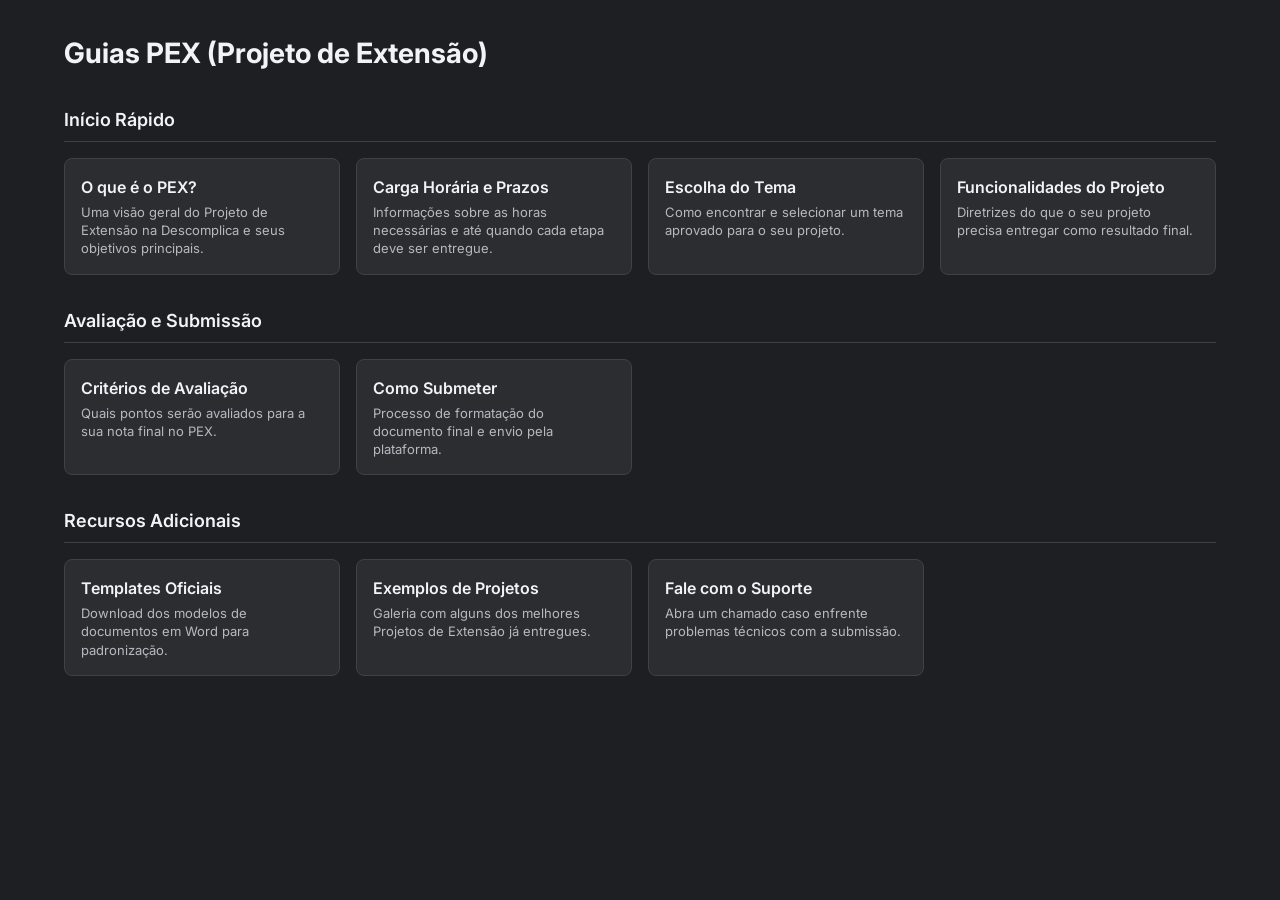
==== index.html @ 4066aa7e "feat: Initialize PEX Wiki project with base styling, main page, PEX guide, and JavaScript." ====
<!DOCTYPE html>
<html lang="pt-BR">
<head>
    <meta charset="UTF-8">
    <meta name="viewport" content="width=device-width, initial-scale=1.0">
    <title>PEX Wiki - Guias</title>
    <link rel="stylesheet" href="css/styles.css">
</head>
<body>

<main class="container">
    <h1 class="main-title">Guias PEX (Projeto de Extensão)</h1>

    <h2 class="section-title">Início Rápido</h2>
    <div class="card-grid">
        <a href="guia-pex.html" class="card">
            <h3 class="card-title">O que é o PEX?</h3>
            <p class="card-desc">Uma visão geral do Projeto de Extensão na Descomplica e seus objetivos principais.</p>
        </a>
        <a href="guia-pex.html#carga-horaria" class="card">
            <h3 class="card-title">Carga Horária e Prazos</h3>
            <p class="card-desc">Informações sobre as horas necessárias e até quando cada etapa deve ser entregue.</p>
        </a>
        <a href="guia-pex.html#temas" class="card">
            <h3 class="card-title">Escolha do Tema</h3>
            <p class="card-desc">Como encontrar e selecionar um tema aprovado para o seu projeto.</p>
        </a>
        <a href="guia-pex.html#funcionalidades" class="card">
            <h3 class="card-title">Funcionalidades do Projeto</h3>
            <p class="card-desc">Diretrizes do que o seu projeto precisa entregar como resultado final.</p>
        </a>
    </div>

    <h2 class="section-title">Avaliação e Submissão</h2>
    <div class="card-grid">
        <a href="guia-pex.html#criterios" class="card">
            <h3 class="card-title">Critérios de Avaliação</h3>
            <p class="card-desc">Quais pontos serão avaliados para a sua nota final no PEX.</p>
        </a>
        <a href="guia-pex.html#submissao" class="card">
            <h3 class="card-title">Como Submeter</h3>
            <p class="card-desc">Processo de formatação do documento final e envio pela plataforma.</p>
        </a>
    </div>

    <h2 class="section-title">Recursos Adicionais</h2>
    <div class="card-grid">
        <a href="#" class="card">
            <h3 class="card-title">Templates Oficiais</h3>
            <p class="card-desc">Download dos modelos de documentos em Word para padronização.</p>
        </a>
        <a href="#" class="card">
            <h3 class="card-title">Exemplos de Projetos</h3>
            <p class="card-desc">Galeria com alguns dos melhores Projetos de Extensão já entregues.</p>
        </a>
        <a href="#" class="card">
            <h3 class="card-title">Fale com o Suporte</h3>
            <p class="card-desc">Abra um chamado caso enfrente problemas técnicos com a submissão.</p>
        </a>
    </div>
</main>

<script src="js/main.js"></script>
</body>
</html>
---- css/styles.css ----
@import url('https://fonts.googleapis.com/css2?family=Inter:wght@400;500;600;700&display=swap');

:root {
  /* Discohook Theme Colors */
  --bg-main: #1e1f22;
  --bg-card: #2b2d31;
  --bg-card-hover: #313338;
  --bg-sidebar: #2b2d31;
  --bg-sidebar-hover: #35373c;
  --border-color: #3f4147;
  --text-primary: #f2f3f5;
  --text-secondary: #b5bac1;
  --link-color: #00a8fc;
  --link-hover: #19b2ff;
  
  --spacing-sm: 8px;
  --spacing-md: 16px;
  --spacing-lg: 24px;
  --spacing-xl: 32px;
  
  --radius-sm: 4px;
  --radius-md: 8px;
  --radius-lg: 12px;
}

* {
  margin: 0;
  padding: 0;
  box-sizing: border-box;
}

body {
  font-family: 'Inter', -apple-system, BlinkMacSystemFont, 'Segoe UI', Roboto, Helvetica, Arial, sans-serif;
  background-color: var(--bg-main);
  color: var(--text-primary);
  line-height: 1.5;
  font-size: 14px;
}

a {
  color: var(--link-color);
  text-decoration: none;
  transition: color 0.2s ease;
}
a:hover {
  color: var(--link-hover);
}

/* Layout Centralizado Max-Width */
.container {
  max-width: 1200px;
  margin: 0 auto;
  padding: var(--spacing-xl) var(--spacing-lg);
}

/* Typography Headings */
h1, h2, h3, h4 {
  color: var(--text-primary);
  font-weight: 600;
  margin-bottom: var(--spacing-md);
}

h1.main-title {
  font-size: 28px;
  font-weight: 700;
  margin-bottom: var(--spacing-xl);
}

.section-title {
  font-size: 18px;
  font-weight: 600;
  margin-top: var(--spacing-xl);
  margin-bottom: var(--spacing-md);
  padding-bottom: var(--spacing-sm);
  border-bottom: 1px solid var(--border-color);
}

/* Grid System for Cards (Index Page) */
.card-grid {
  display: grid;
  grid-template-columns: repeat(1, 1fr);
  gap: var(--spacing-md);
}

@media (min-width: 768px) {
  .card-grid {
    grid-template-columns: repeat(2, 1fr);
  }
}

@media (min-width: 1024px) {
  .card-grid {
    grid-template-columns: repeat(3, 1fr);
  }
}

@media (min-width: 1200px) {
  .card-grid {
    grid-template-columns: repeat(4, 1fr);
  }
}

/* Card Styles */
.card {
  background-color: var(--bg-card);
  border: 1px solid var(--border-color);
  border-radius: var(--radius-md);
  padding: var(--spacing-md);
  cursor: pointer;
  transition: all 0.2s ease;
  display: flex;
  flex-direction: column;
}

.card:hover {
  background-color: var(--bg-card-hover);
  border-color: #53555b;
}

.card-title {
  font-size: 16px;
  font-weight: 600;
  margin-bottom: 4px;
}

.card-desc {
  color: var(--text-secondary);
  font-size: 13px;
  line-height: 1.4;
}

/* Internal Layout (Sidebar + Main Content) */
.internal-layout {
  display: flex;
  flex-direction: column;
  gap: var(--spacing-xl);
}

@media (min-width: 768px) {
  .internal-layout {
    flex-direction: row;
    align-items: flex-start;
  }
}

/* Sidebar */
.sidebar {
  width: 100%;
  background-color: var(--bg-sidebar);
  border-radius: var(--radius-md);
  padding: var(--spacing-sm) 0;
  position: sticky;
  top: var(--spacing-xl);
  border: 1px solid var(--border-color);
}

@media (min-width: 768px) {
  .sidebar {
    width: 260px;
    flex-shrink: 0;
  }
}

.sidebar-nav {
  list-style: none;
}

.sidebar-nav-item {
  padding: 8px var(--spacing-md);
  color: var(--text-secondary);
  font-weight: 500;
  cursor: pointer;
  transition: background 0.2s, color 0.2s;
  border-left: 2px solid transparent; /* Para active state posterior */
}

.sidebar-nav-item:hover {
  background-color: var(--bg-sidebar-hover);
  color: var(--text-primary);
}

.sidebar-nav-item.active {
  background-color: rgba(255, 255, 255, 0.05); /* Slight highlight */
  color: var(--text-primary);
}

/* Main Content Area */
.main-content {
  flex: 1;
  min-width: 0; /* Prevents flex items from spilling over */
}

.main-content h1 {
  font-size: 24px;
  margin-bottom: 8px;
}

.main-content p {
  color: var(--text-secondary);
  margin-bottom: var(--spacing-md);
  font-size: 15px;
}

/* Internal Structured Block (Like Action blocks in image 2) */
.structured-block {
  background-color: var(--bg-card);
  border: 1px solid var(--border-color);
  border-radius: var(--radius-md);
  overflow: hidden;
  margin-top: var(--spacing-lg);
  margin-bottom: var(--spacing-lg);
}

.block-header {
  padding: 12px var(--spacing-md);
  display: flex;
  justify-content: space-between;
  align-items: center;
  border-bottom: 1px solid var(--border-color);
  font-weight: 600;
}

.block-content {
  padding: var(--spacing-md);
}

/* Fields mimicking input/dropdown in Discohook */
.field-group {
  margin-bottom: var(--spacing-md);
}

.field-label {
  display: block;
  font-size: 12px;
  font-weight: 600;
  text-transform: uppercase;
  color: var(--text-secondary);
  margin-bottom: 6px;
}

.field-input-mock {
  background-color: var(--bg-main);
  border: 1px solid var(--border-color);
  border-radius: var(--radius-sm);
  padding: 10px 12px;
  color: var(--text-primary);
  font-size: 14px;
}

/* Utilities */
.mb-lg { margin-bottom: var(--spacing-lg); }
.mt-lg { margin-top: var(--spacing-lg); }
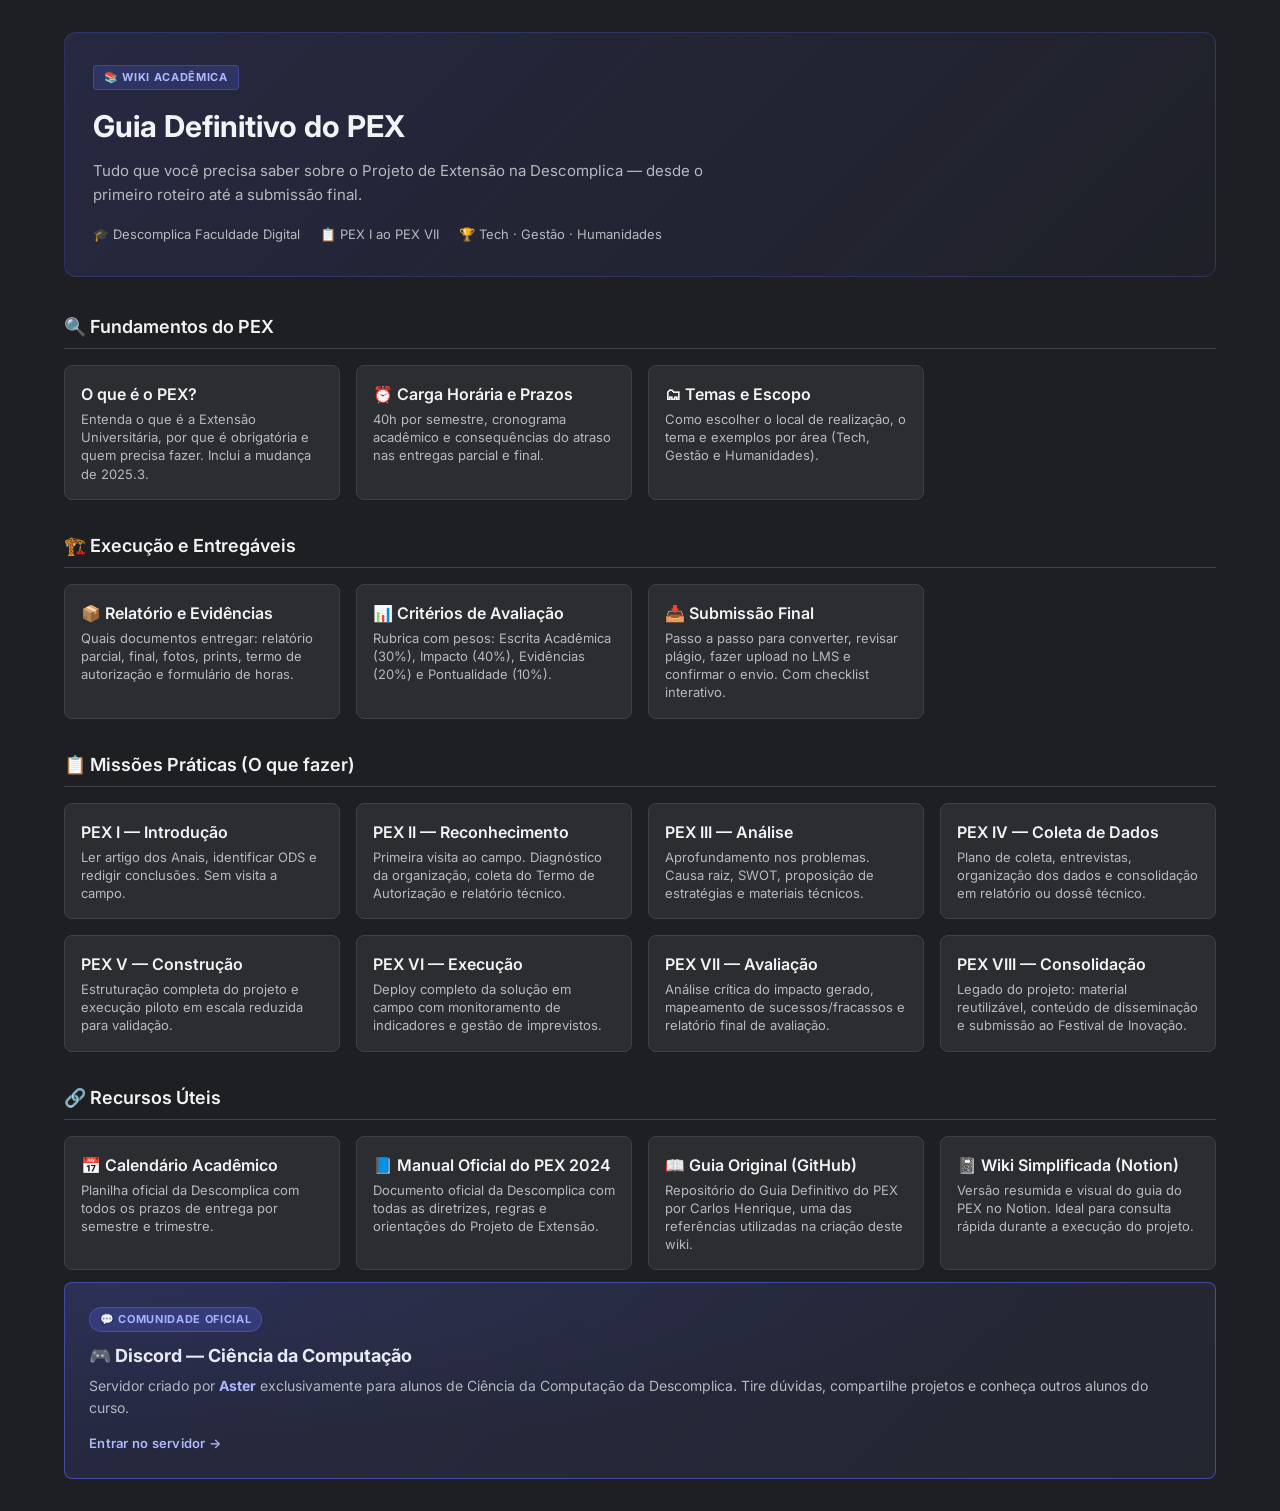
==== commit 461a617a: "feat: Establish initial site structure and styling with new CSS/JS, and add academic roadmap documen" ====
--- a/index.html
+++ b/index.html
@@ -3,61 +3,174 @@
 <head>
     <meta charset="UTF-8">
     <meta name="viewport" content="width=device-width, initial-scale=1.0">
-    <title>PEX Wiki - Guias</title>
+    <title>PEX Wiki — Guia Definitivo da Descomplica</title>
+    <meta name="description" content="Wiki completa sobre o Projeto de Extensão (PEX) da Descomplica. Roteiros, checklists, critérios de avaliação e dicas práticas para você concluir seu PEX com sucesso.">
     <link rel="stylesheet" href="css/styles.css">
+    <style>
+        /* Hero Banner */
+        .hero {
+            background: linear-gradient(135deg, rgba(88,101,242,0.15) 0%, rgba(88,101,242,0.03) 100%);
+            border: 1px solid rgba(88,101,242,0.25);
+            border-radius: 12px;
+            padding: 32px 28px;
+            margin-bottom: 36px;
+        }
+        .hero-badge {
+            display: inline-block;
+            background: rgba(88,101,242,0.2);
+            border: 1px solid rgba(88,101,242,0.4);
+            color: #adb9ff;
+            font-size: 11px;
+            font-weight: 700;
+            text-transform: uppercase;
+            letter-spacing: 0.06em;
+            padding: 3px 10px;
+            border-radius: 4px;
+            margin-bottom: 14px;
+        }
+        .hero h1 {
+            font-size: 30px;
+            font-weight: 700;
+            margin-bottom: 10px;
+            color: #f2f3f5;
+        }
+        .hero p {
+            color: #b5bac1;
+            font-size: 15px;
+            max-width: 640px;
+            line-height: 1.6;
+        }
+        .hero-meta {
+            display: flex;
+            gap: 20px;
+            margin-top: 18px;
+            flex-wrap: wrap;
+        }
+        .hero-meta-item {
+            display: flex;
+            align-items: center;
+            gap: 6px;
+            color: #b5bac1;
+            font-size: 13px;
+        }
+    </style>
 </head>
 <body>
 
 <main class="container">
-    <h1 class="main-title">Guias PEX (Projeto de Extensão)</h1>
 
-    <h2 class="section-title">Início Rápido</h2>
+    <!-- Hero Banner -->
+    <div class="hero">
+        <span class="hero-badge">📚 Wiki Acadêmica</span>
+        <h1>Guia Definitivo do PEX</h1>
+        <p>Tudo que você precisa saber sobre o Projeto de Extensão na Descomplica — desde o primeiro roteiro até a submissão final.</p>
+        <div class="hero-meta">
+            <span class="hero-meta-item">🎓 Descomplica Faculdade Digital</span>
+            <span class="hero-meta-item">📋 PEX I ao PEX VII</span>
+            <span class="hero-meta-item">🏆 Tech · Gestão · Humanidades</span>
+        </div>
+    </div>
+
+    <!-- Seção: Fundamentos -->
+    <h2 class="section-title">🔍 Fundamentos do PEX</h2>
     <div class="card-grid">
         <a href="guia-pex.html" class="card">
             <h3 class="card-title">O que é o PEX?</h3>
-            <p class="card-desc">Uma visão geral do Projeto de Extensão na Descomplica e seus objetivos principais.</p>
+            <p class="card-desc">Entenda o que é a Extensão Universitária, por que é obrigatória e quem precisa fazer. Inclui a mudança de 2025.3.</p>
         </a>
-        <a href="guia-pex.html#carga-horaria" class="card">
-            <h3 class="card-title">Carga Horária e Prazos</h3>
-            <p class="card-desc">Informações sobre as horas necessárias e até quando cada etapa deve ser entregue.</p>
+        <a href="guia-pex.html?view=carga-horaria" class="card">
+            <h3 class="card-title">⏰ Carga Horária e Prazos</h3>
+            <p class="card-desc">40h por semestre, cronograma acadêmico e consequências do atraso nas entregas parcial e final.</p>
         </a>
-        <a href="guia-pex.html#temas" class="card">
-            <h3 class="card-title">Escolha do Tema</h3>
-            <p class="card-desc">Como encontrar e selecionar um tema aprovado para o seu projeto.</p>
-        </a>
-        <a href="guia-pex.html#funcionalidades" class="card">
-            <h3 class="card-title">Funcionalidades do Projeto</h3>
-            <p class="card-desc">Diretrizes do que o seu projeto precisa entregar como resultado final.</p>
+        <a href="guia-pex.html?view=temas" class="card">
+            <h3 class="card-title">🗂 Temas e Escopo</h3>
+            <p class="card-desc">Como escolher o local de realização, o tema e exemplos por área (Tech, Gestão e Humanidades).</p>
         </a>
     </div>
 
-    <h2 class="section-title">Avaliação e Submissão</h2>
+    <!-- Seção: Execução -->
+    <h2 class="section-title">🏗️ Execução e Entregáveis</h2>
     <div class="card-grid">
-        <a href="guia-pex.html#criterios" class="card">
-            <h3 class="card-title">Critérios de Avaliação</h3>
-            <p class="card-desc">Quais pontos serão avaliados para a sua nota final no PEX.</p>
+        <a href="guia-pex.html?view=funcionalidades" class="card">
+            <h3 class="card-title">📦 Relatório e Evidências</h3>
+            <p class="card-desc">Quais documentos entregar: relatório parcial, final, fotos, prints, termo de autorização e formulário de horas.</p>
         </a>
-        <a href="guia-pex.html#submissao" class="card">
-            <h3 class="card-title">Como Submeter</h3>
-            <p class="card-desc">Processo de formatação do documento final e envio pela plataforma.</p>
+        <a href="guia-pex.html?view=criterios" class="card">
+            <h3 class="card-title">📊 Critérios de Avaliação</h3>
+            <p class="card-desc">Rubrica com pesos: Escrita Acadêmica (30%), Impacto (40%), Evidências (20%) e Pontualidade (10%).</p>
+        </a>
+        <a href="guia-pex.html?view=submissao" class="card">
+            <h3 class="card-title">📥 Submissão Final</h3>
+            <p class="card-desc">Passo a passo para converter, revisar plágio, fazer upload no LMS e confirmar o envio. Com checklist interativo.</p>
         </a>
     </div>
 
-    <h2 class="section-title">Recursos Adicionais</h2>
+    <!-- Seção: Missões Práticas -->
+    <h2 class="section-title">📋 Missões Práticas (O que fazer)</h2>
     <div class="card-grid">
-        <a href="#" class="card">
-            <h3 class="card-title">Templates Oficiais</h3>
-            <p class="card-desc">Download dos modelos de documentos em Word para padronização.</p>
+        <a href="guia-pex.html?view=missao-pex1" class="card">
+            <h3 class="card-title">PEX I — Introdução</h3>
+            <p class="card-desc">Ler artigo dos Anais, identificar ODS e redigir conclusões. Sem visita a campo.</p>
         </a>
-        <a href="#" class="card">
-            <h3 class="card-title">Exemplos de Projetos</h3>
-            <p class="card-desc">Galeria com alguns dos melhores Projetos de Extensão já entregues.</p>
+        <a href="guia-pex.html?view=missao-pex2" class="card">
+            <h3 class="card-title">PEX II — Reconhecimento</h3>
+            <p class="card-desc">Primeira visita ao campo. Diagnóstico da organização, coleta do Termo de Autorização e relatório técnico.</p>
         </a>
-        <a href="#" class="card">
-            <h3 class="card-title">Fale com o Suporte</h3>
-            <p class="card-desc">Abra um chamado caso enfrente problemas técnicos com a submissão.</p>
+        <a href="guia-pex.html?view=missao-pex3" class="card">
+            <h3 class="card-title">PEX III — Análise</h3>
+            <p class="card-desc">Aprofundamento nos problemas. Causa raiz, SWOT, proposição de estratégias e materiais técnicos.</p>
+        </a>
+        <a href="guia-pex.html?view=missao-pex4" class="card">
+            <h3 class="card-title">PEX IV — Coleta de Dados</h3>
+            <p class="card-desc">Plano de coleta, entrevistas, organização dos dados e consolidação em relatório ou dossê técnico.</p>
+        </a>
+        <a href="guia-pex.html?view=missao-pex5" class="card">
+            <h3 class="card-title">PEX V — Construção</h3>
+            <p class="card-desc">Estruturação completa do projeto e execução piloto em escala reduzida para validação.</p>
+        </a>
+        <a href="guia-pex.html?view=missao-pex6" class="card">
+            <h3 class="card-title">PEX VI — Execução</h3>
+            <p class="card-desc">Deploy completo da solução em campo com monitoramento de indicadores e gestão de imprevistos.</p>
+        </a>
+        <a href="guia-pex.html?view=missao-pex7" class="card">
+            <h3 class="card-title">PEX VII — Avaliação</h3>
+            <p class="card-desc">Análise crítica do impacto gerado, mapeamento de sucessos/fracassos e relatório final de avaliação.</p>
+        </a>
+        <a href="guia-pex.html?view=missao-pex8" class="card">
+            <h3 class="card-title">PEX VIII — Consolidação</h3>
+            <p class="card-desc">Legado do projeto: material reutilizável, conteúdo de disseminação e submissão ao Festival de Inovação.</p>
         </a>
     </div>
+
+    <!-- Seção: Recursos Úteis -->
+    <h2 class="section-title">🔗 Recursos Úteis</h2>
+    <div class="card-grid">
+        <a href="https://docs.google.com/spreadsheets/d/19go70mkQErp1Yt2gK_xoHmry0s7v6di1tOyF2voIgTU/edit#gid=1291527753" target="_blank" class="card">
+            <h3 class="card-title">📅 Calendário Acadêmico</h3>
+            <p class="card-desc">Planilha oficial da Descomplica com todos os prazos de entrega por semestre e trimestre.</p>
+        </a>
+        <a href="https://1653949.fs1.hubspotusercontent-na1.net/hubfs/1653949/Manual%20Projeto%20de%20Extens%c3%a3o%202024.pdf" target="_blank" rel="noopener noreferrer" class="card">
+            <h3 class="card-title">📘 Manual Oficial do PEX 2024</h3>
+            <p class="card-desc">Documento oficial da Descomplica com todas as diretrizes, regras e orientações do Projeto de Extensão.</p>
+        </a>
+        <a href="https://github.com/CarlosHOliver/pex-guiadefinitivo" target="_blank" class="card">
+            <h3 class="card-title">📖 Guia Original (GitHub)</h3>
+            <p class="card-desc">Repositório do Guia Definitivo do PEX por Carlos Henrique, uma das referências utilizadas na criação deste wiki.</p>
+        </a>
+        <a href="https://northern-hotel-101.notion.site/Wiki-Complica-Projeto-de-Extens-o-32e64ccccdd280f69c78f3ddd959e8f4" target="_blank" rel="noopener noreferrer" class="card">
+            <h3 class="card-title">📓 Wiki Simplificada (Notion)</h3>
+            <p class="card-desc">Versão resumida e visual do guia do PEX no Notion. Ideal para consulta rápida durante a execução do projeto.</p>
+        </a>
+    </div>
+
+    <!-- Card de destaque: Discord -->
+    <div class="card card-featured" role="link" tabindex="0" onclick="window.open('https://discord.gg/AEvAXJ28WQ','_blank')" style="cursor:pointer;">
+        <div class="card-featured-badge">💬 Comunidade Oficial</div>
+        <h3 class="card-title">🎮 Discord — Ciência da Computação</h3>
+        <p class="card-desc">Servidor criado por <a href="https://github.com/zAstergun" target="_blank" rel="noopener noreferrer" onclick="event.stopPropagation()" style="color:#adb9ff;font-weight:700;text-decoration:none;">Aster</a> exclusivamente para alunos de Ciência da Computação da Descomplica. Tire dúvidas, compartilhe projetos e conheça outros alunos do curso.</p>
+        <span class="card-featured-cta">Entrar no servidor →</span>
+    </div>
+
 </main>
 
 <script src="js/main.js"></script>
--- a/css/styles.css
+++ b/css/styles.css
@@ -129,6 +129,76 @@
   line-height: 1.4;
 }
 
+/* ── Card em Destaque (Discord / Comunidade) ────────────────── */
+.card-featured {
+  display: block;
+  position: relative;
+  background: linear-gradient(135deg, rgba(88,101,242,0.15) 0%, rgba(114,137,218,0.08) 100%);
+  border: 1.5px solid rgba(88,101,242,0.6);
+  border-radius: var(--radius-md);
+  padding: var(--spacing-lg);
+  text-decoration: none;
+  color: var(--text-primary);
+  margin-top: 12px;
+  overflow: hidden;
+  transition: border-color 0.2s, background 0.2s, transform 0.15s;
+}
+
+.card-featured::before {
+  content: '';
+  position: absolute;
+  inset: 0;
+  background: radial-gradient(ellipse at top left, rgba(88,101,242,0.12) 0%, transparent 60%);
+  pointer-events: none;
+}
+
+.card-featured:hover {
+  border-color: rgba(88,101,242,0.9);
+  background: linear-gradient(135deg, rgba(88,101,242,0.22) 0%, rgba(114,137,218,0.12) 100%);
+  transform: translateY(-2px);
+}
+
+.card-featured-badge {
+  display: inline-block;
+  background: rgba(88,101,242,0.25);
+  border: 1px solid rgba(88,101,242,0.5);
+  color: #adb9ff;
+  font-size: 11px;
+  font-weight: 700;
+  text-transform: uppercase;
+  letter-spacing: 0.06em;
+  padding: 3px 10px;
+  border-radius: 20px;
+  margin-bottom: 10px;
+}
+
+.card-featured .card-title {
+  font-size: 18px;
+  font-weight: 700;
+  margin-bottom: 6px;
+}
+
+.card-featured .card-desc {
+  font-size: 14px;
+  line-height: 1.55;
+  margin-bottom: 14px;
+  color: var(--text-secondary);
+}
+
+.card-featured-cta {
+  display: inline-block;
+  color: #adb9ff;
+  font-size: 13px;
+  font-weight: 600;
+  letter-spacing: 0.02em;
+}
+
+.card-featured:hover .card-featured-cta {
+  color: #ffffff;
+}
+
+
+
 /* Internal Layout (Sidebar + Main Content) */
 .internal-layout {
   display: flex;
@@ -154,6 +224,13 @@
   border: 1px solid var(--border-color);
 }
 
+@media (max-width: 767px) {
+  .sidebar {
+    position: static;   /* Remove o sticky no mobile */
+    width: 100%;
+  }
+}
+
 @media (min-width: 768px) {
   .sidebar {
     width: 260px;
@@ -250,3 +327,200 @@
 /* Utilities */
 .mb-lg { margin-bottom: var(--spacing-lg); }
 .mt-lg { margin-top: var(--spacing-lg); }
+
+/* ── Download Button ─────────────────────────────────────── */
+.download-btn {
+  display: inline-flex;
+  align-items: center;
+  gap: 8px;
+  background: linear-gradient(135deg, rgba(88,101,242,0.2) 0%, rgba(88,101,242,0.1) 100%);
+  border: 1px solid rgba(88,101,242,0.45);
+  color: #adb9ff;
+  border-radius: var(--radius-md);
+  padding: 10px 18px;
+  font-size: 14px;
+  font-weight: 600;
+  font-family: inherit;
+  text-decoration: none;
+  cursor: pointer;
+  transition: background 0.2s, border-color 0.2s, color 0.2s;
+  margin-bottom: var(--spacing-lg);
+}
+.download-btn:hover {
+  background: linear-gradient(135deg, rgba(88,101,242,0.35) 0%, rgba(88,101,242,0.2) 100%);
+  border-color: rgba(88,101,242,0.7);
+  color: #ffffff;
+}
+.download-btn .download-icon {
+  font-size: 16px;
+}
+
+
+/* ── Checklist Component ─────────────────────────────────── */
+.checklist {
+  list-style: none;
+  display: flex;
+  flex-direction: column;
+  gap: 10px;
+  margin: var(--spacing-md) 0;
+}
+
+.checklist-item {
+  display: flex;
+  align-items: flex-start;
+  gap: 10px;
+  padding: 10px 14px;
+  background-color: var(--bg-card);
+  border: 1px solid var(--border-color);
+  border-radius: var(--radius-sm);
+  font-size: 14px;
+  color: var(--text-secondary);
+  cursor: default;
+  transition: background 0.15s;
+}
+
+.checklist-item label {
+  flex: 1;
+  cursor: pointer;
+  color: var(--text-secondary);
+  line-height: 1.5;
+}
+
+.checklist-item:hover {
+  background-color: var(--bg-card-hover);
+}
+
+.checklist-item input[type="checkbox"] {
+  appearance: none;
+  -webkit-appearance: none;
+  width: 16px;
+  height: 16px;
+  min-width: 16px;
+  border: 1px solid #4e5058;
+  border-radius: 3px;
+  background-color: var(--bg-main);
+  cursor: pointer;
+  margin-top: 1px;
+  transition: background 0.15s, border-color 0.15s;
+}
+
+.checklist-item input[type="checkbox"]:checked {
+  background-color: #5865f2;
+  border-color: #5865f2;
+  background-image: url("data:image/svg+xml,%3Csvg xmlns='http://www.w3.org/2000/svg' viewBox='0 0 12 12'%3E%3Cpath fill='white' d='M10.28 2.28L4 8.56 1.72 6.28a1 1 0 00-1.44 1.44l3 3a1 1 0 001.44 0l7-7a1 1 0 00-1.44-1.44z'/%3E%3C/svg%3E");
+  background-repeat: no-repeat;
+  background-position: center;
+  background-size: 10px;
+}
+
+.checklist-item input[type="checkbox"]:checked ~ label {
+  text-decoration: line-through;
+  opacity: 0.5;
+}
+
+/* ── Prompt Card Component  ────────────────────────────────── */
+.prompt-card {
+  position: relative;
+  background-color: #1a1b1e;
+  border: 1px solid var(--border-color);
+  border-left: 3px solid #5865f2;
+  border-radius: var(--radius-md);
+  margin: var(--spacing-md) 0;
+  overflow: hidden;
+}
+
+.prompt-card-header {
+  display: flex;
+  justify-content: space-between;
+  align-items: center;
+  padding: 8px 14px;
+  border-bottom: 1px solid var(--border-color);
+  background-color: rgba(88, 101, 242, 0.06);
+}
+
+.prompt-card-label {
+  font-size: 11px;
+  font-weight: 700;
+  text-transform: uppercase;
+  letter-spacing: 0.06em;
+  color: #7289da;
+}
+
+.prompt-copy-btn {
+  background: rgba(88, 101, 242, 0.15);
+  border: 1px solid rgba(88, 101, 242, 0.35);
+  color: #adb9ff;
+  border-radius: 4px;
+  padding: 3px 10px;
+  font-size: 11px;
+  font-weight: 600;
+  cursor: pointer;
+  font-family: inherit;
+  transition: background 0.15s;
+}
+
+.prompt-copy-btn:hover {
+  background: rgba(88, 101, 242, 0.3);
+}
+
+.prompt-copy-btn.copied {
+  color: #57f287;
+  border-color: rgba(87, 242, 135, 0.4);
+  background: rgba(87, 242, 135, 0.08);
+}
+
+.prompt-card-body {
+  padding: 14px 16px;
+  font-family: 'Consolas', 'Courier New', monospace;
+  font-size: 13px;
+  color: #d4d7dc;
+  line-height: 1.7;
+  white-space: pre-wrap;
+  word-break: break-word;
+}
+
+/* ── Callout Component ────────────────────────────────────── */
+.callout {
+  display: flex;
+  gap: 12px;
+  padding: 14px 16px;
+  border-radius: var(--radius-md);
+  margin: var(--spacing-md) 0;
+  font-size: 14px;
+  line-height: 1.55;
+}
+
+.callout-info {
+  background-color: rgba(0, 168, 252, 0.08);
+  border: 1px solid rgba(0, 168, 252, 0.3);
+  border-left: 3px solid #00a8fc;
+}
+
+.callout-warning {
+  background-color: rgba(250, 168, 26, 0.08);
+  border: 1px solid rgba(250, 168, 26, 0.3);
+  border-left: 3px solid #faa81a;
+}
+
+.callout-danger {
+  background-color: rgba(237, 66, 69, 0.08);
+  border: 1px solid rgba(237, 66, 69, 0.3);
+  border-left: 3px solid #ed4245;
+}
+
+.callout-icon {
+  font-size: 18px;
+  line-height: 1.4;
+  flex-shrink: 0;
+}
+
+.callout-body {
+  color: var(--text-secondary);
+}
+
+.callout-body strong {
+  color: var(--text-primary);
+  display: block;
+  margin-bottom: 4px;
+}
+
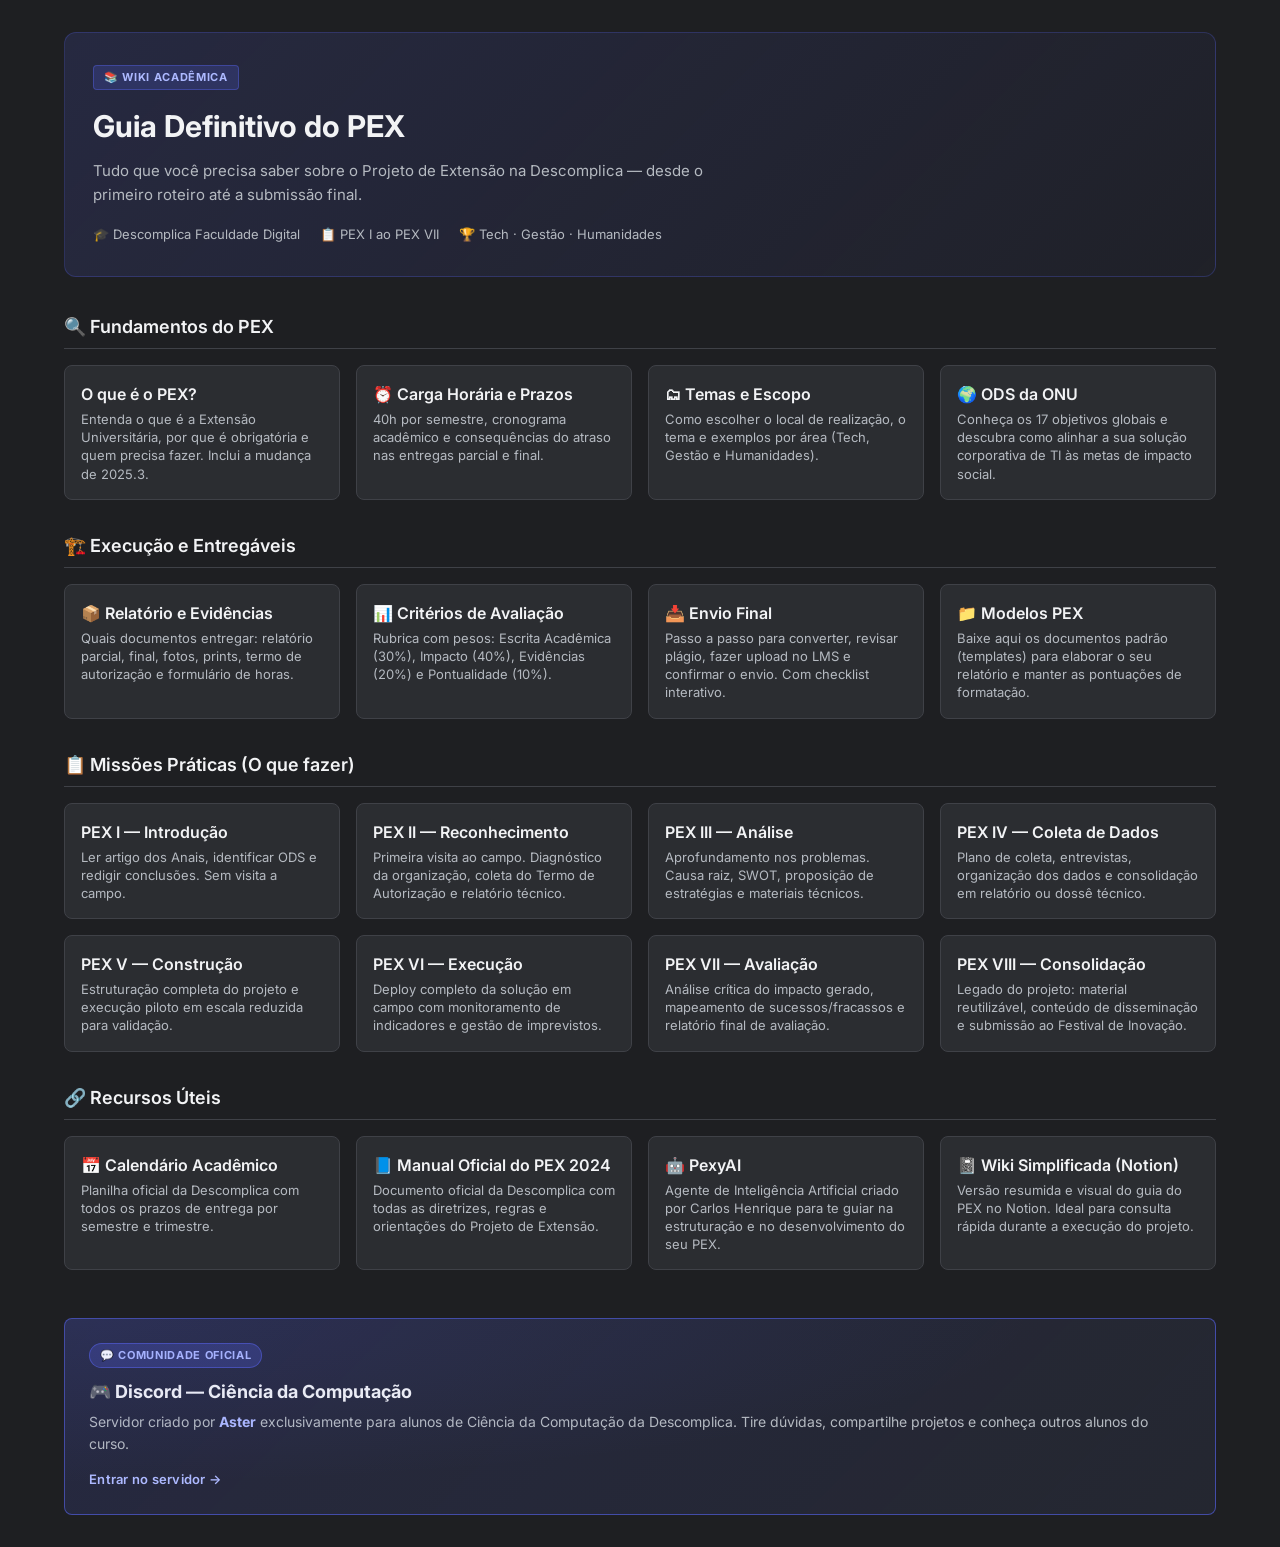
==== commit de61b6ef: "feat: Add interactive view switching, prompt copy button, and ODS modal functionality." ====
--- a/index.html
+++ b/index.html
@@ -86,6 +86,10 @@
             <h3 class="card-title">🗂 Temas e Escopo</h3>
             <p class="card-desc">Como escolher o local de realização, o tema e exemplos por área (Tech, Gestão e Humanidades).</p>
         </a>
+        <a href="guia-pex.html?view=ods" class="card">
+            <h3 class="card-title">🌍 ODS da ONU</h3>
+            <p class="card-desc">Conheça os 17 objetivos globais e descubra como alinhar a sua solução corporativa de TI às metas de impacto social.</p>
+        </a>
     </div>
 
     <!-- Seção: Execução -->
@@ -100,8 +104,12 @@
             <p class="card-desc">Rubrica com pesos: Escrita Acadêmica (30%), Impacto (40%), Evidências (20%) e Pontualidade (10%).</p>
         </a>
         <a href="guia-pex.html?view=submissao" class="card">
-            <h3 class="card-title">📥 Submissão Final</h3>
+            <h3 class="card-title">📥 Envio Final</h3>
             <p class="card-desc">Passo a passo para converter, revisar plágio, fazer upload no LMS e confirmar o envio. Com checklist interativo.</p>
+        </a>
+        <a href="guia-pex.html?view=modelos" class="card">
+            <h3 class="card-title">📁 Modelos PEX</h3>
+            <p class="card-desc">Baixe aqui os documentos padrão (templates) para elaborar o seu relatório e manter as pontuações de formatação.</p>
         </a>
     </div>
 
@@ -153,9 +161,9 @@
             <h3 class="card-title">📘 Manual Oficial do PEX 2024</h3>
             <p class="card-desc">Documento oficial da Descomplica com todas as diretrizes, regras e orientações do Projeto de Extensão.</p>
         </a>
-        <a href="https://github.com/CarlosHOliver/pex-guiadefinitivo" target="_blank" class="card">
-            <h3 class="card-title">📖 Guia Original (GitHub)</h3>
-            <p class="card-desc">Repositório do Guia Definitivo do PEX por Carlos Henrique, uma das referências utilizadas na criação deste wiki.</p>
+        <a href="https://linktr.ee/PexyAI" target="_blank" rel="noopener noreferrer" class="card">
+            <h3 class="card-title">🤖 PexyAI</h3>
+            <p class="card-desc">Agente de Inteligência Artificial criado por Carlos Henrique para te guiar na estruturação e no desenvolvimento do seu PEX.</p>
         </a>
         <a href="https://northern-hotel-101.notion.site/Wiki-Complica-Projeto-de-Extens-o-32e64ccccdd280f69c78f3ddd959e8f4" target="_blank" rel="noopener noreferrer" class="card">
             <h3 class="card-title">📓 Wiki Simplificada (Notion)</h3>
@@ -164,7 +172,7 @@
     </div>
 
     <!-- Card de destaque: Discord -->
-    <div class="card card-featured" role="link" tabindex="0" onclick="window.open('https://discord.gg/AEvAXJ28WQ','_blank')" style="cursor:pointer;">
+    <div class="card card-featured" role="link" tabindex="0" onclick="window.open('https://discord.gg/AEvAXJ28WQ','_blank')" style="cursor:pointer; margin-top: 48px;">
         <div class="card-featured-badge">💬 Comunidade Oficial</div>
         <h3 class="card-title">🎮 Discord — Ciência da Computação</h3>
         <p class="card-desc">Servidor criado por <a href="https://github.com/zAstergun" target="_blank" rel="noopener noreferrer" onclick="event.stopPropagation()" style="color:#adb9ff;font-weight:700;text-decoration:none;">Aster</a> exclusivamente para alunos de Ciência da Computação da Descomplica. Tire dúvidas, compartilhe projetos e conheça outros alunos do curso.</p>
--- a/css/styles.css
+++ b/css/styles.css
@@ -355,6 +355,48 @@
   font-size: 16px;
 }
 
+/* ── Benefit List Component ─────────────────────────────────── */
+.benefit-list {
+  list-style: none;
+  padding: 0;
+  margin: var(--spacing-md) 0 var(--spacing-xl);
+  display: flex;
+  flex-direction: column;
+  gap: 12px;
+}
+
+.benefit-item {
+  display: flex;
+  align-items: center;
+  background-color: var(--bg-card);
+  border: 1px solid var(--border-color);
+  border-left: 3px solid #5865F2; /* Destaque lateral Discord-style */
+  border-radius: var(--radius-md);
+  padding: 12px 16px;
+  color: var(--text-primary);
+  font-size: 14px;
+  line-height: 1.5;
+  transition: transform 0.2s, background-color 0.2s;
+}
+
+.benefit-item:hover {
+  transform: translateX(4px);
+  background-color: var(--bg-card-hover);
+}
+
+.benefit-icon {
+  display: flex;
+  align-items: center;
+  justify-content: center;
+  width: 32px;
+  height: 32px;
+  background-color: rgba(88,101,242,0.15);
+  border-radius: 8px;
+  margin-right: 14px;
+  font-size: 16px;
+  flex-shrink: 0;
+}
+
 
 /* ── Checklist Component ─────────────────────────────────── */
 .checklist {
@@ -479,6 +521,65 @@
   word-break: break-word;
 }
 
+/* ── Step Grid Component ─────────────────────────────────── */
+.step-grid {
+  display: grid;
+  grid-template-columns: repeat(2, 1fr);
+  gap: 16px;
+  margin: var(--spacing-lg) 0;
+}
+
+@media (max-width: 768px) {
+  .step-grid {
+    grid-template-columns: 1fr;
+  }
+}
+
+.step-card {
+  background-color: var(--bg-card);
+  border-radius: var(--radius-md);
+  padding: 18px 20px;
+  border: 1px solid var(--border-color);
+  display: flex;
+  flex-direction: column;
+}
+
+.step-header {
+  display: flex;
+  align-items: center;
+  gap: 12px;
+  margin-bottom: 10px;
+}
+
+.step-number {
+  background-color: #5865f2;
+  color: #ffffff;
+  width: 28px;
+  height: 28px;
+  border-radius: 50%;
+  display: flex;
+  align-items: center;
+  justify-content: center;
+  font-weight: 700;
+  font-size: 14px;
+  flex-shrink: 0;
+}
+
+.step-header h3 {
+  font-size: 16px;
+  font-weight: 700;
+  color: var(--text-primary);
+  margin: 0;
+  line-height: 1.3;
+}
+
+.step-card p {
+  color: var(--text-secondary);
+  font-size: 14px;
+  line-height: 1.5;
+  margin: 0;
+}
+
 /* ── Callout Component ────────────────────────────────────── */
 .callout {
   display: flex;
@@ -502,10 +603,16 @@
   border-left: 3px solid #faa81a;
 }
 
+.callout-inspiration {
+  background-color: rgba(88, 101, 242, 0.1);
+  border: 1px solid rgba(88, 101, 242, 0.3);
+  border-left: 3px solid #5865f2;
+}
+
 .callout-danger {
-  background-color: rgba(237, 66, 69, 0.08);
-  border: 1px solid rgba(237, 66, 69, 0.3);
-  border-left: 3px solid #ed4245;
+  background-color: rgba(218, 55, 60, 0.1);
+  border: 1px solid rgba(218, 55, 60, 0.3);
+  border-left: 3px solid #da373c;
 }
 
 .callout-icon {
@@ -520,7 +627,122 @@
 
 .callout-body strong {
   color: var(--text-primary);
+}
+
+.callout-body strong:first-of-type {
   display: block;
   margin-bottom: 4px;
 }
 
+/* ── ODS Grid Component ─────────────────────────────────── */
+.ods-grid {
+  display: grid;
+  grid-template-columns: repeat(3, 1fr);
+  gap: 12px;
+  margin: var(--spacing-md) 0;
+}
+
+@media (max-width: 768px) {
+  .ods-grid {
+    grid-template-columns: 1fr;
+  }
+}
+
+.ods-card {
+  background-color: var(--bg-card);
+  border: 1px solid var(--border-color);
+  border-radius: var(--radius-sm);
+  padding: 12px 14px;
+  font-size: 13px;
+  color: var(--text-primary);
+  font-weight: 500;
+  display: flex;
+  align-items: center;
+  gap: 10px;
+  cursor: pointer;
+  transition: border-color 0.15s, background-color 0.15s, transform 0.15s;
+}
+
+.ods-card:hover {
+  border-color: rgba(88, 101, 242, 0.4);
+  background-color: rgba(88, 101, 242, 0.05);
+  transform: translateY(-2px);
+}
+
+/* ── Modal Component ─────────────────────────────────────── */
+.modal {
+  position: fixed;
+  top: 0;
+  left: 0;
+  width: 100vw;
+  height: 100vh;
+  background-color: rgba(0, 0, 0, 0.75);
+  display: flex;
+  align-items: center;
+  justify-content: center;
+  z-index: 9999;
+  opacity: 1;
+  transition: opacity 0.2s ease;
+}
+
+.modal.hidden {
+  opacity: 0;
+  pointer-events: none;
+}
+
+.modal-content {
+  background-color: var(--bg-card);
+  width: 90%;
+  max-width: 500px;
+  border-radius: var(--radius-md);
+  padding: 24px;
+  position: relative;
+  border-top: 4px solid #5865f2;
+  box-shadow: 0 10px 30px rgba(0,0,0,0.5);
+  transform: scale(1);
+  transition: transform 0.2s ease;
+}
+
+.modal.hidden .modal-content {
+  transform: scale(0.95);
+}
+
+.modal-close {
+  position: absolute;
+  top: 16px;
+  right: 16px;
+  background: none;
+  border: none;
+  color: var(--text-secondary);
+  font-size: 20px;
+  cursor: pointer;
+  line-height: 1;
+  width: 32px;
+  height: 32px;
+  display: flex;
+  align-items: center;
+  justify-content: center;
+  border-radius: 4px;
+  transition: color 0.15s, background-color 0.15s;
+}
+
+.modal-close:hover {
+  color: var(--text-primary);
+  background-color: rgba(255, 255, 255, 0.1);
+}
+
+.modal-title {
+  font-size: 18px;
+  color: var(--text-primary);
+  margin-top: 0;
+  margin-bottom: 12px;
+  padding-right: 24px;
+  line-height: 1.4;
+}
+
+.modal-desc {
+  font-size: 14px;
+  color: var(--text-secondary);
+  line-height: 1.55;
+  margin-bottom: 20px;
+}
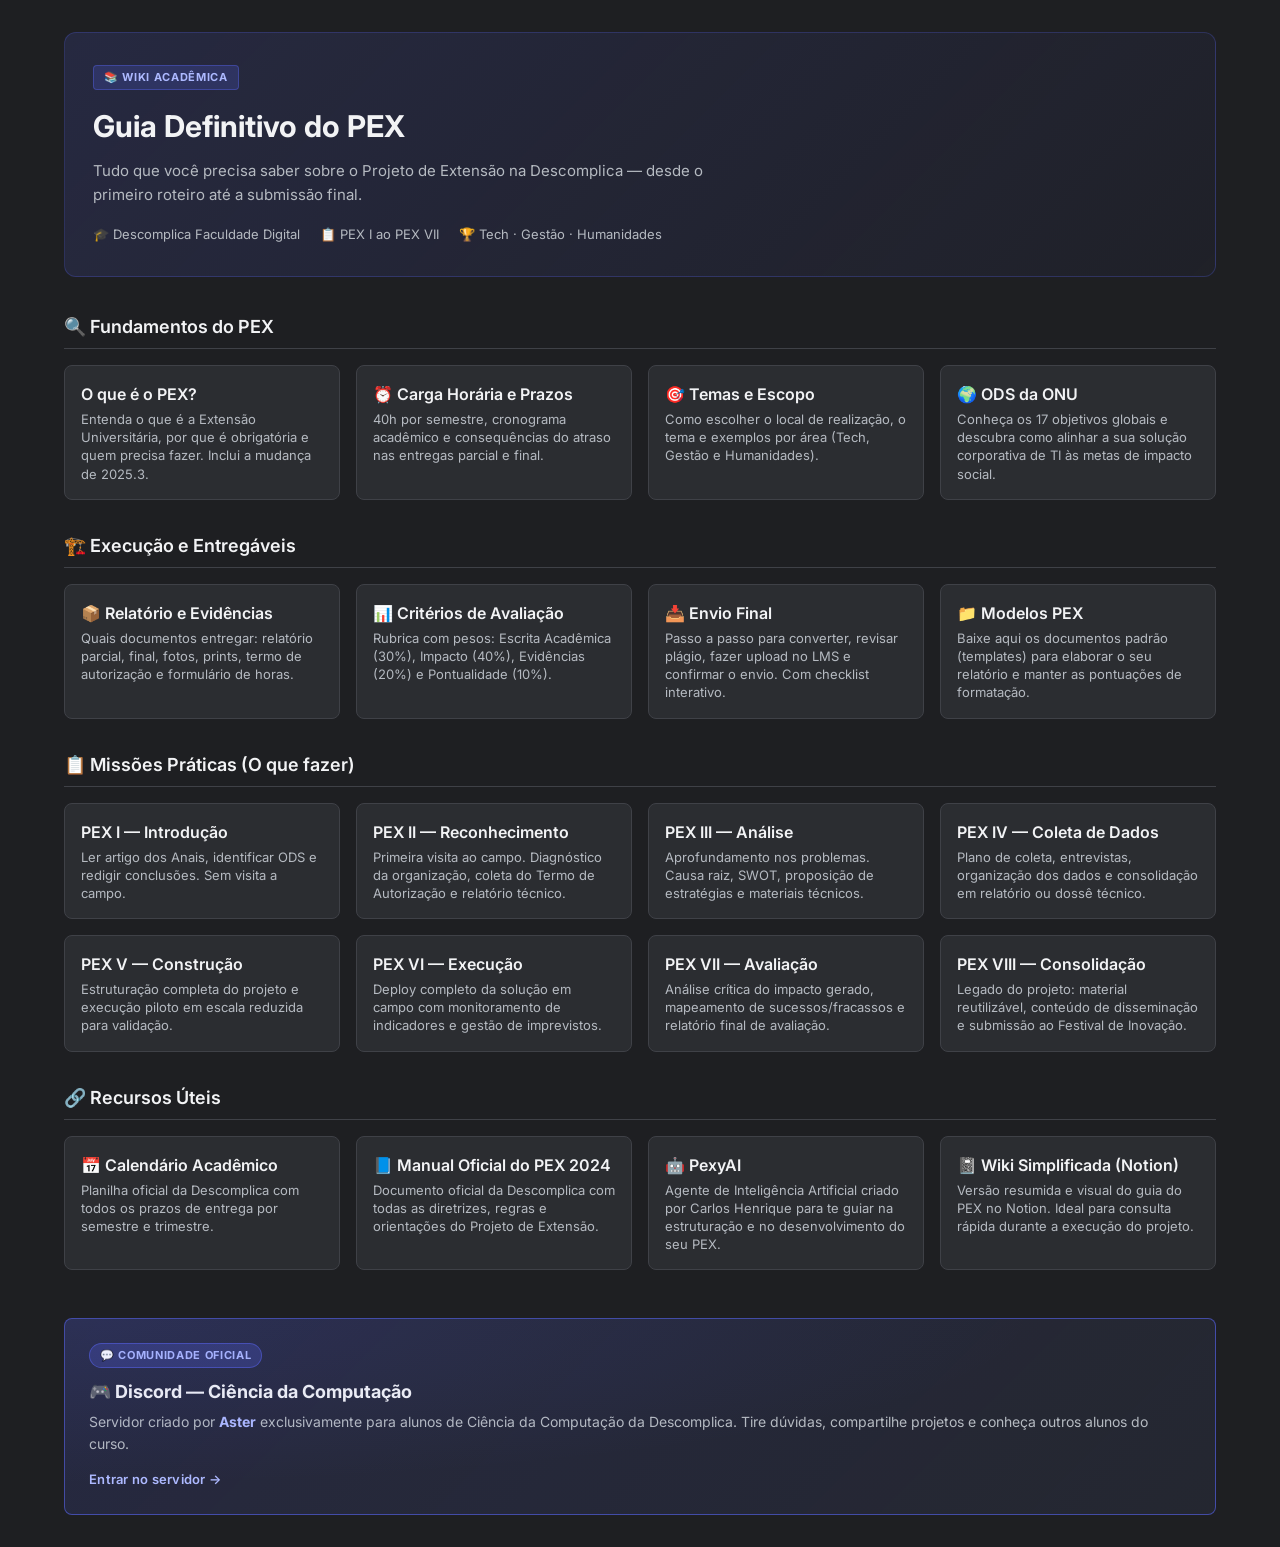
==== commit 964e730d: "feat: Introduce comprehensive styling with `styles.css` and assets, add `README.md`, and update the " ====
--- a/index.html
+++ b/index.html
@@ -83,7 +83,7 @@
             <p class="card-desc">40h por semestre, cronograma acadêmico e consequências do atraso nas entregas parcial e final.</p>
         </a>
         <a href="guia-pex.html?view=temas" class="card">
-            <h3 class="card-title">🗂 Temas e Escopo</h3>
+            <h3 class="card-title">🎯 Temas e Escopo</h3>
             <p class="card-desc">Como escolher o local de realização, o tema e exemplos por área (Tech, Gestão e Humanidades).</p>
         </a>
         <a href="guia-pex.html?view=ods" class="card">
--- a/css/styles.css
+++ b/css/styles.css
@@ -243,12 +243,13 @@
 }
 
 .sidebar-nav-item {
+  display: block;
   padding: 8px var(--spacing-md);
   color: var(--text-secondary);
   font-weight: 500;
   cursor: pointer;
-  transition: background 0.2s, color 0.2s;
-  border-left: 2px solid transparent; /* Para active state posterior */
+  text-decoration: none;
+  transition: background 0.2s, color 0.2s, box-shadow 0.2s;
 }
 
 .sidebar-nav-item:hover {
@@ -259,6 +260,7 @@
 .sidebar-nav-item.active {
   background-color: rgba(255, 255, 255, 0.05); /* Slight highlight */
   color: var(--text-primary);
+  box-shadow: inset 3px 0 0 0 #5865f2; /* Sobrepõe sem ocupar espaço físico ou empurrar o texto */
 }
 
 /* Main Content Area */
